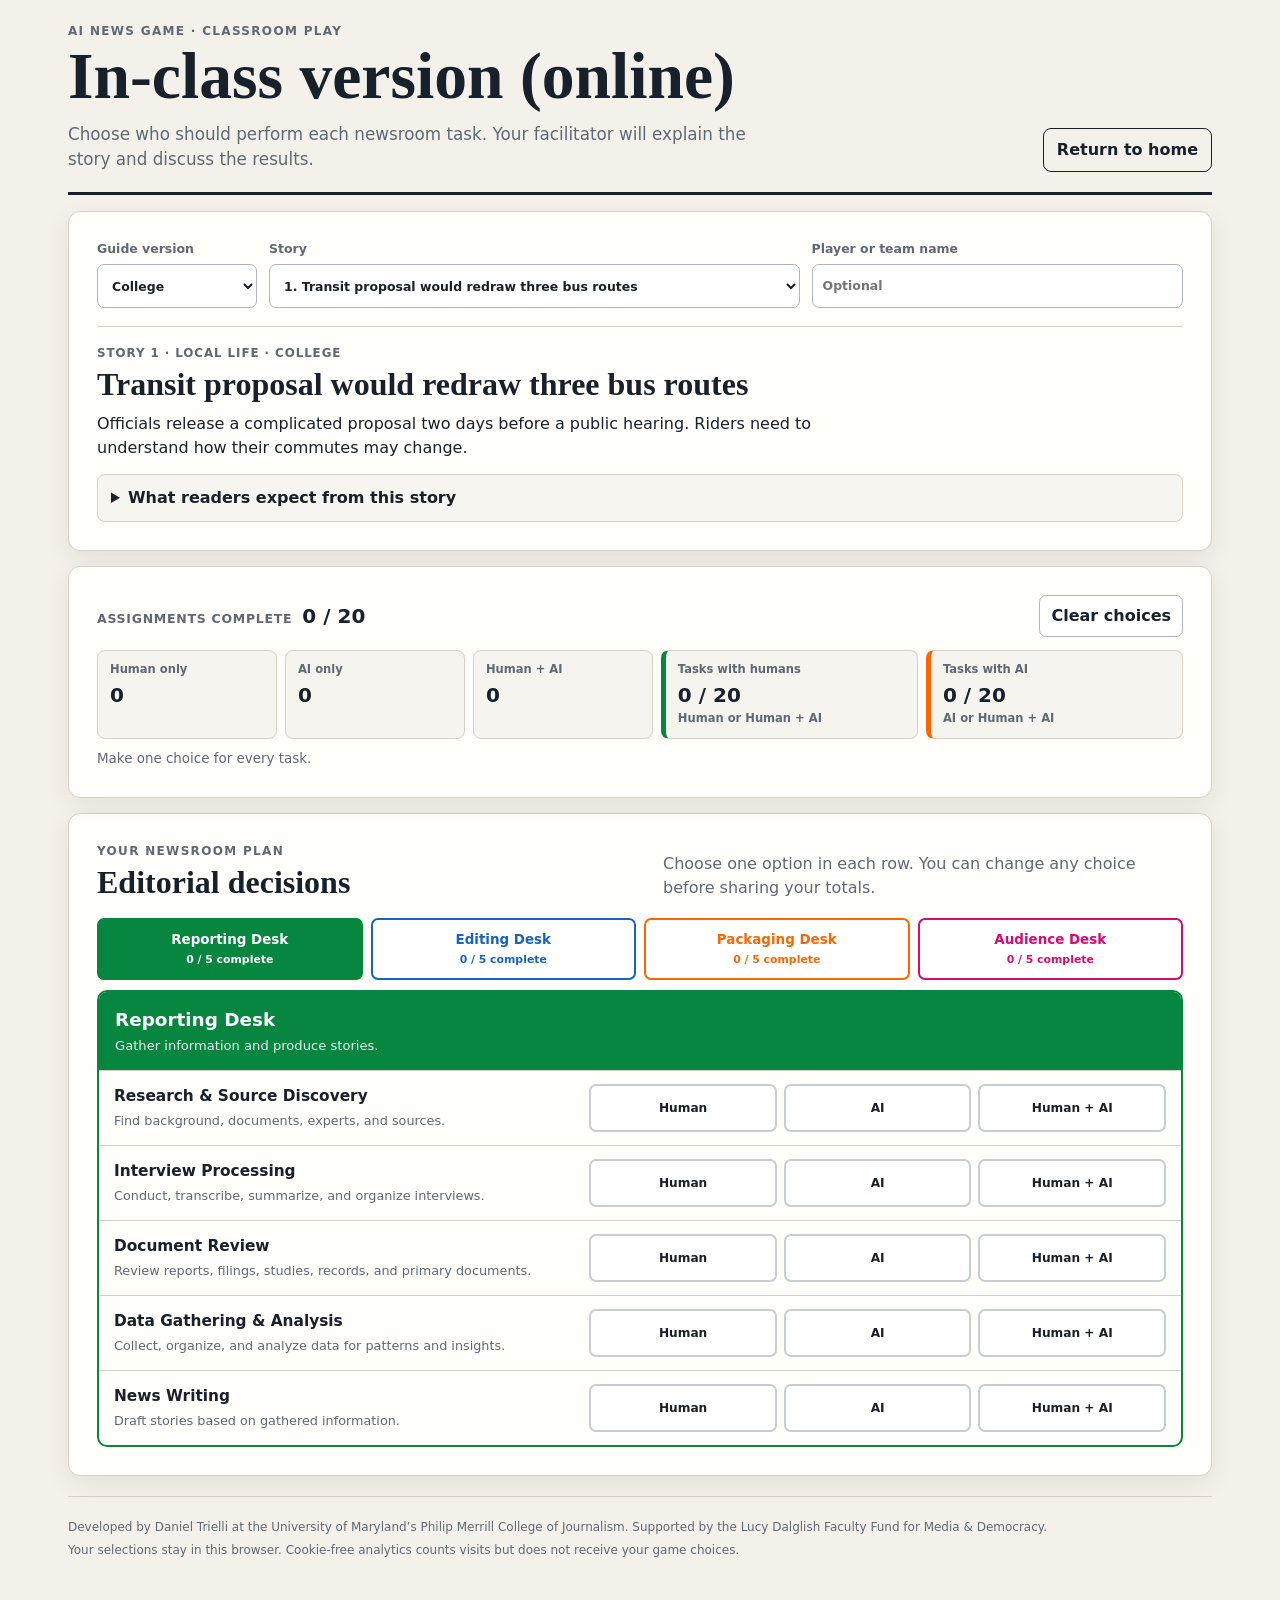
==== classroom/index.html @ 95d9f125 "added class digital version" ====
<!doctype html>
<html lang="en">
<head>
  <meta charset="utf-8">
  <meta name="viewport" content="width=device-width, initial-scale=1">
  <meta name="description" content="Use the AI News Game player board online during a facilitated classroom session.">
  <title>In-class version (online) · AI News Game</title>
  <link rel="stylesheet" href="styles.css?v=1.30">
</head>
<body>
  <div class="shell">
    <header>
      <div>
        <p class="kicker">AI News Game · Classroom play</p>
        <h1>In-class version (online)</h1>
        <p class="lede">Choose who should perform each newsroom task. Your facilitator will explain the story and discuss the results.</p>
      </div>
      <a class="home-link" href="../">Return to home</a>
    </header>

    <main>
      <section class="setup-card" aria-labelledby="story-heading">
        <div class="setup-controls">
          <label>Guide version
            <select id="audience-version">
              <option value="college">College</option>
              <option value="highSchool">High school</option>
            </select>
          </label>
          <label>Story
            <select id="story-select"></select>
          </label>
          <label>Player or team name
            <input id="player-name" type="text" maxlength="80" placeholder="Optional">
          </label>
        </div>
        <article class="story-brief">
          <p class="story-meta" id="story-meta"></p>
          <h2 id="story-heading"></h2>
          <p id="story-background"></p>
          <details>
            <summary>What readers expect from this story</summary>
            <div class="expectation-copy">
              <p id="story-expectation"></p>
              <p><strong>Editorial priority:</strong> <span id="story-focus"></span></p>
            </div>
          </details>
        </article>
      </section>

      <section class="progress-card" aria-label="Assignment progress and totals">
        <div class="progress-heading">
          <div><span>Assignments complete</span><strong id="progress-count">0 / 20</strong></div>
          <button type="button" class="secondary" id="reset-board">Clear choices</button>
        </div>
        <div class="totals" aria-live="polite">
          <div><span>Human only</span><strong id="human-only">0</strong></div>
          <div><span>AI only</span><strong id="ai-only">0</strong></div>
          <div><span>Human + AI</span><strong id="human-ai">0</strong></div>
          <div class="involvement human-total"><span>Tasks with humans</span><strong id="tasks-human">0 / 20</strong><small>Human or Human + AI</small></div>
          <div class="involvement ai-total"><span>Tasks with AI</span><strong id="tasks-ai">0 / 20</strong><small>AI or Human + AI</small></div>
        </div>
        <p class="completion-message" id="completion-message">Make one choice for every task.</p>
      </section>

      <section aria-labelledby="decisions-title">
        <div class="section-heading">
          <div><p class="kicker">Your newsroom plan</p><h2 id="decisions-title">Editorial decisions</h2></div>
          <p>Choose one option in each row. You can change any choice before sharing your totals.</p>
        </div>
        <nav class="desk-tabs" id="desk-tabs" aria-label="Newsroom desks"></nav>
        <div id="desk-panel"></div>
      </section>
    </main>

    <footer>
      <p>Developed by Daniel Trielli at the University of Maryland’s Philip Merrill College of Journalism. Supported by the Lucy Dalglish Faculty Fund for Media &amp; Democracy.</p>
      <p>Your selections stay in this browser. Cookie-free analytics counts visits but does not receive your game choices.</p>
    </footer>
  </div>

  <noscript><p class="noscript">This board requires JavaScript. Enable it and reload the page.</p></noscript>
  <script src="../data/stories.js?v=1.30"></script>
  <script src="app.js?v=1.30"></script>
  <!-- Cloudflare Web Analytics -->
  <script type="module" src="https://static.cloudflareinsights.com/beacon.min.js" data-cf-beacon='{"token":"1c67eddc22df48e2a0193da0eef2a2bc"}'></script>
  <!-- End Cloudflare Web Analytics -->
</body>
</html>
---- classroom/styles.css ----
:root {
  --ink:#17212b; --muted:#5d6975; --paper:#f4f1ea; --card:#fffefa; --line:#d7d0c5;
  --green:#07863f; --blue:#1764c0; --orange:#fa6700; --pink:#d60b71;
  --shadow:0 7px 24px rgba(35,33,28,.08);
}
* { box-sizing:border-box; }
body { margin:0; background:var(--paper); color:var(--ink); font:16px/1.5 system-ui,-apple-system,BlinkMacSystemFont,"Segoe UI",sans-serif; }
button,input,select { font:inherit; color:inherit; }
button,select,input { border:1px solid #aeb7b9; border-radius:7px; background:white; }
button { cursor:pointer; }
button:focus-visible,input:focus-visible,select:focus-visible,summary:focus-visible,a:focus-visible { outline:3px solid #111; outline-offset:3px; }
.shell { width:min(1180px,100%); margin:auto; padding:22px 18px 42px; }
header { display:flex; justify-content:space-between; align-items:flex-end; gap:24px; padding-bottom:20px; border-bottom:3px solid var(--ink); }
.kicker { margin:0 0 5px; color:var(--muted); font-size:.75rem; font-weight:850; letter-spacing:.11em; text-transform:uppercase; }
h1 { margin:0; font:700 clamp(2.1rem,6vw,4.1rem)/.96 Georgia,serif; }
.lede { max-width:720px; margin:14px 0 0; color:var(--muted); font-size:1.05rem; }
.home-link { flex:0 0 auto; padding:9px 13px; border:1px solid var(--ink); border-radius:8px; color:var(--ink); font-weight:800; text-decoration:none; }
main { display:grid; gap:15px; margin-top:16px; }
.setup-card,.progress-card,main > section:last-child { padding:clamp(18px,3vw,28px); border:1px solid var(--line); border-radius:12px; background:var(--card); box-shadow:var(--shadow); }
.setup-controls { display:grid; grid-template-columns:160px minmax(260px,1fr) minmax(210px,.7fr); gap:12px; }
label { color:var(--muted); font-size:.78rem; font-weight:800; }
label select,label input { display:block; width:100%; min-height:44px; margin-top:5px; padding:8px 10px; color:var(--ink); font-weight:600; }
.story-brief { margin-top:18px; padding-top:18px; border-top:1px solid var(--line); }
.story-meta { margin:0 0 4px; color:var(--muted); font-size:.74rem; font-weight:850; letter-spacing:.08em; text-transform:uppercase; }
.story-brief h2,.section-heading h2 { margin:0; font:700 clamp(1.5rem,3vw,2rem)/1.1 Georgia,serif; }
.story-brief > p:not(.story-meta) { max-width:78ch; margin:10px 0 0; }
details { margin-top:14px; border:1px solid var(--line); border-radius:8px; background:#f7f5ef; }
summary { cursor:pointer; padding:11px 13px; font-weight:800; }
.expectation-copy { padding:0 13px 13px; border-top:1px solid var(--line); }
.expectation-copy p { margin:10px 0 0; }
.progress-card { position:sticky; top:8px; z-index:4; }
.progress-heading { display:flex; align-items:center; justify-content:space-between; gap:15px; }
.progress-heading div { display:flex; align-items:baseline; gap:10px; }
.progress-heading span { color:var(--muted); font-size:.78rem; font-weight:800; text-transform:uppercase; letter-spacing:.06em; }
.progress-heading strong { font-size:1.25rem; }
.secondary { padding:8px 11px; font-weight:750; }
.totals { display:grid; grid-template-columns:repeat(3,minmax(100px,.7fr)) repeat(2,minmax(150px,1fr)); gap:8px; margin-top:13px; }
.totals > div { padding:10px 12px; border:1px solid var(--line); border-radius:8px; background:#f6f4ee; }
.totals span,.totals small { display:block; color:var(--muted); font-size:.72rem; font-weight:750; }
.totals strong { display:block; margin-top:2px; font-size:1.25rem; }
.totals .involvement { border-left:5px solid; }
.human-total { border-left-color:var(--green)!important; }
.ai-total { border-left-color:var(--orange)!important; }
.completion-message { margin:10px 0 0; color:var(--muted); font-size:.84rem; }
.completion-message.complete { color:#17643f; font-weight:800; }
.section-heading { display:flex; align-items:flex-end; justify-content:space-between; gap:24px; }
.section-heading > p { max-width:520px; margin:0; color:var(--muted); }
.desk-tabs { display:grid; grid-template-columns:repeat(4,1fr); gap:8px; margin-top:18px; }
.desk-tab { padding:10px; border:2px solid var(--desk); color:var(--desk); font-size:.84rem; font-weight:850; }
.desk-tab.active { background:var(--desk); color:white; }
.desk-tab small { display:block; margin-top:2px; font-size:.68rem; font-weight:700; }
.desk { margin-top:10px; border:2px solid var(--desk); border-radius:10px; overflow:hidden; }
.desk-head { padding:14px 16px; background:var(--desk); color:white; }
.desk-head h3 { margin:0; font-size:1.15rem; }
.desk-head p { margin:2px 0 0; font-size:.82rem; opacity:.9; }
.task { display:grid; grid-template-columns:minmax(230px,1fr) minmax(390px,1.25fr); gap:14px; align-items:center; padding:13px 15px; border-top:1px solid var(--line); }
.task:first-of-type { border-top:0; }
.task-copy h4 { margin:0; font-size:.96rem; }
.task-copy p { margin:3px 0 0; color:var(--muted); font-size:.8rem; }
.choices { display:grid; grid-template-columns:repeat(3,1fr); gap:7px; }
.choice { min-height:48px; padding:7px; border:2px solid #c6cecf; font-size:.76rem; font-weight:850; }
.choice:hover { border-color:var(--desk); }
.choice.selected { border-color:var(--desk); background:color-mix(in srgb,var(--desk) 12%,white); color:var(--desk); box-shadow:inset 0 0 0 1px var(--desk); }
footer { margin-top:20px; padding-top:16px; border-top:1px solid var(--line); color:var(--muted); font-size:.75rem; }
footer p { margin:5px 0; }
.noscript { margin:20px; padding:15px; background:#fff0ed; color:#8c2c1f; }
@media (max-width:800px) {
  .setup-controls { grid-template-columns:1fr 1fr; }
  .setup-controls label:last-child { grid-column:1/-1; }
  .totals { grid-template-columns:repeat(3,1fr); }
  .totals .involvement { grid-column:span 1; }
  .section-heading { display:block; }
  .section-heading > p { margin-top:8px; }
  .task { grid-template-columns:1fr; }
}
@media (max-width:560px) {
  .shell { padding:14px 10px 30px; }
  header { display:grid; align-items:start; }
  .home-link { width:max-content; }
  .setup-controls,.totals { grid-template-columns:1fr; }
  .setup-controls label:last-child,.totals .involvement { grid-column:auto; }
  .progress-card { position:static; }
  .progress-heading { align-items:flex-start; }
  .desk-tabs { grid-template-columns:1fr 1fr; }
  .choices { grid-template-columns:1fr; }
  .choice { min-height:44px; }
}
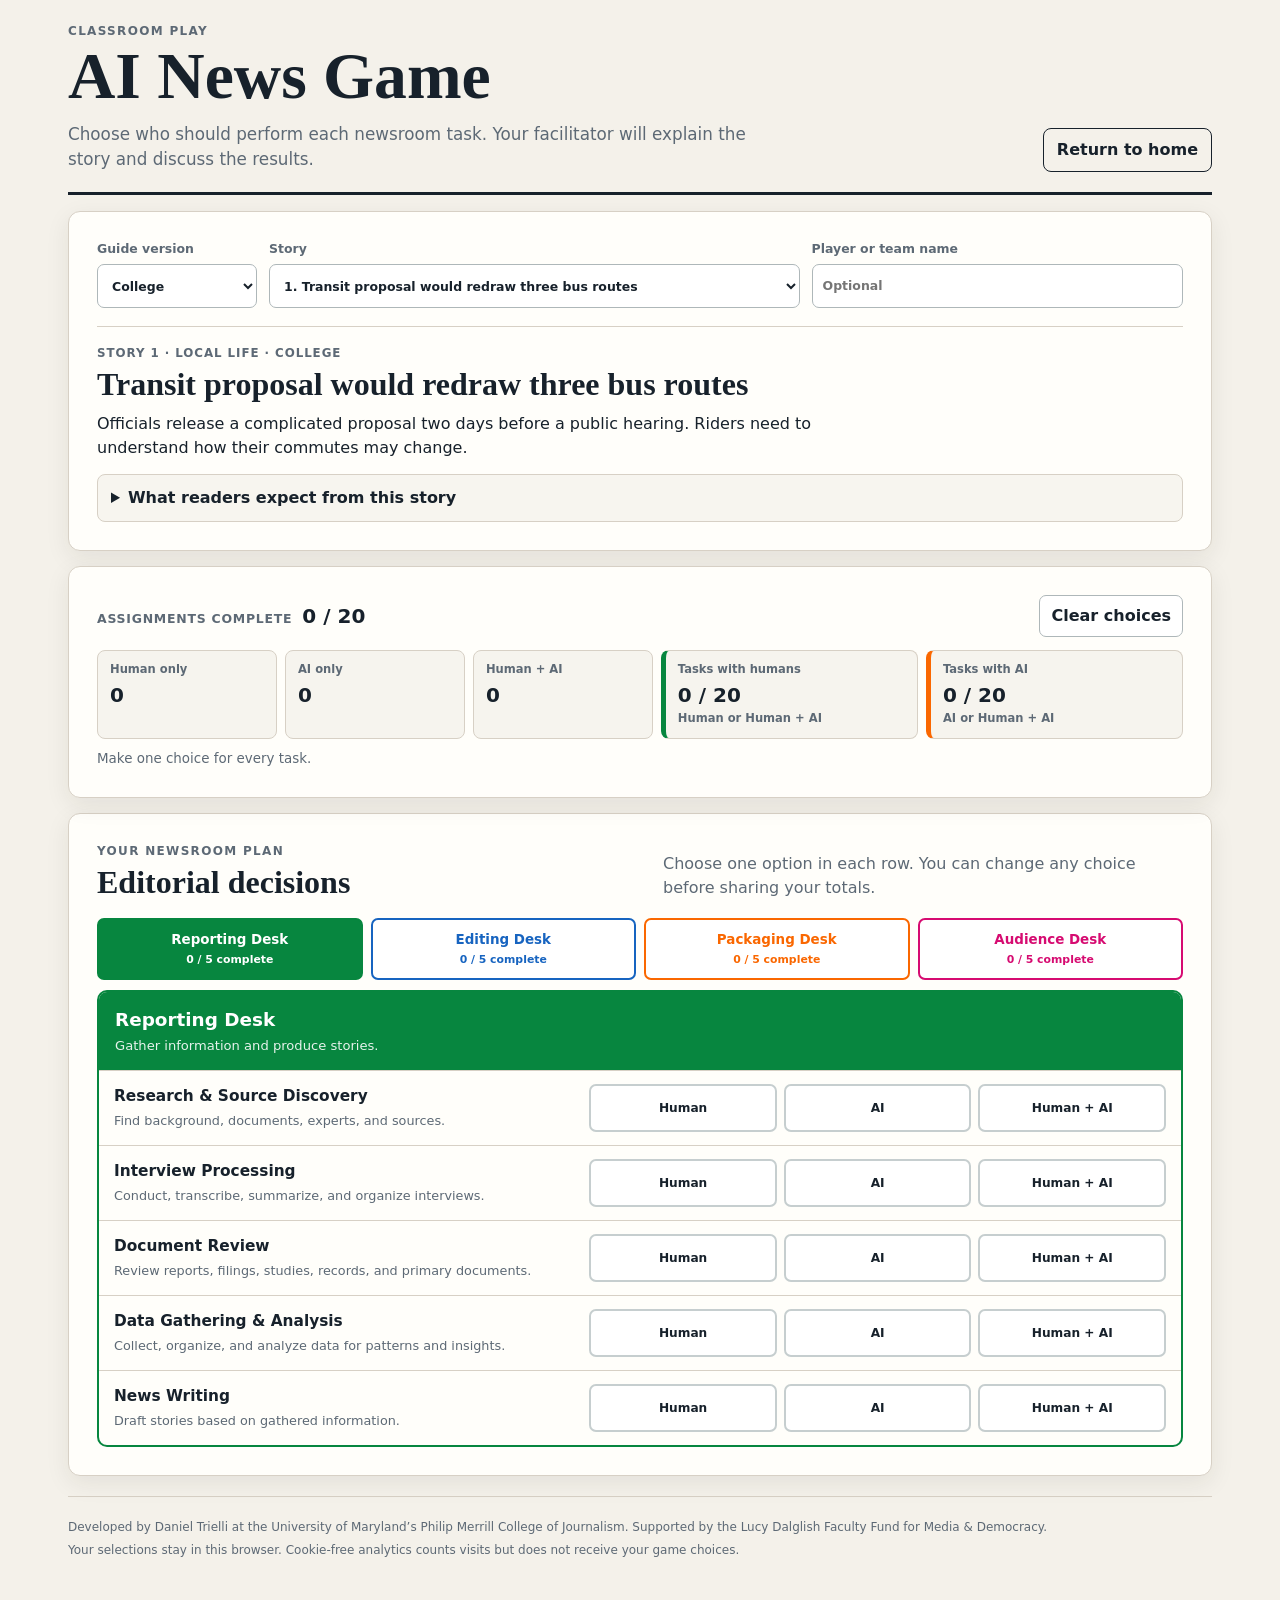
==== commit 8581558f: "fixed title" ====
--- a/classroom/index.html
+++ b/classroom/index.html
@@ -11,8 +11,8 @@
   <div class="shell">
     <header>
       <div>
-        <p class="kicker">AI News Game · Classroom play</p>
-        <h1>In-class version (online)</h1>
+        <p class="kicker">Classroom play</p>
+        <h1>AI News Game</h1>
         <p class="lede">Choose who should perform each newsroom task. Your facilitator will explain the story and discuss the results.</p>
       </div>
       <a class="home-link" href="../">Return to home</a>
